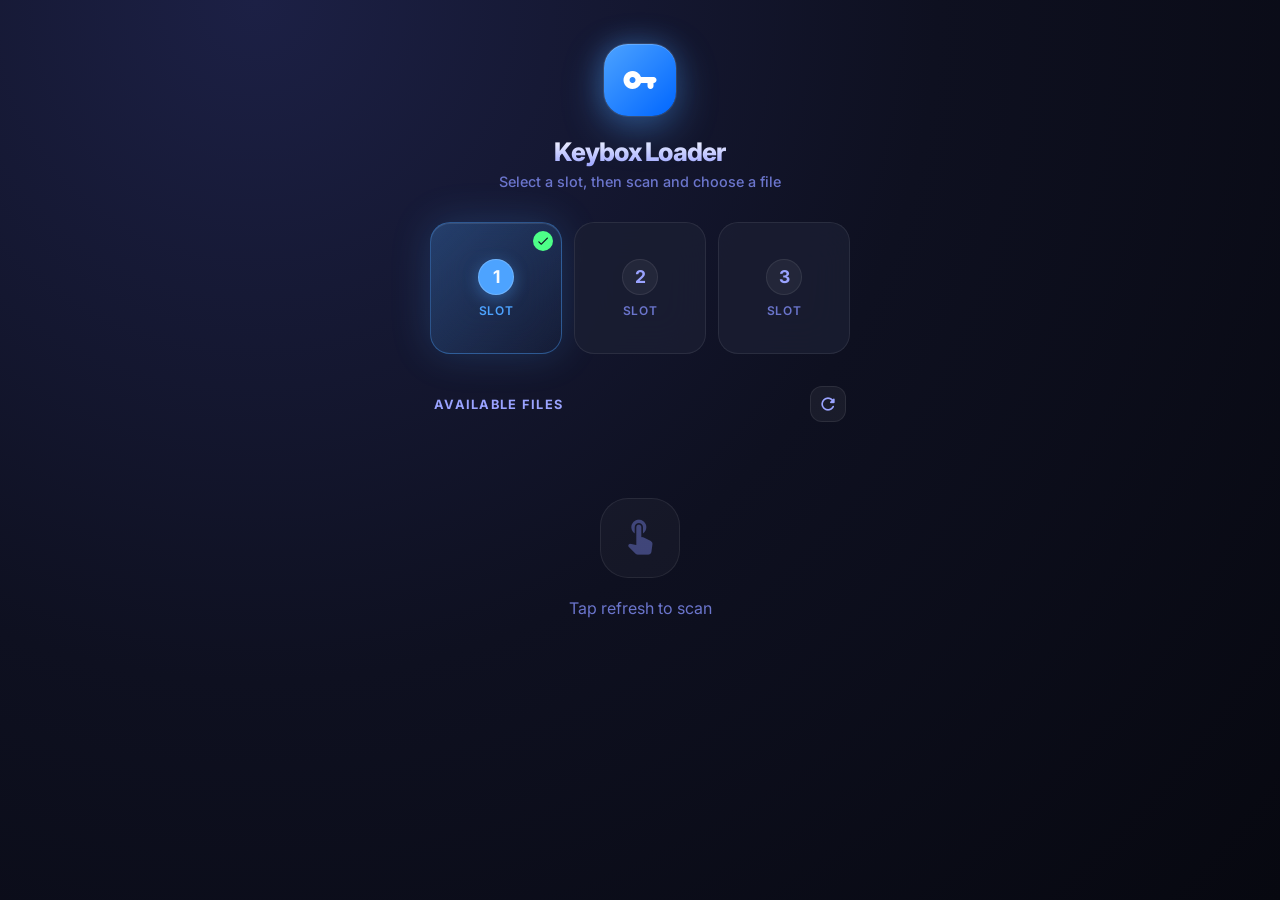
==== webroot/KeyboxLoader/index.html @ d4a4dc8c "feat(autopilot): add bounded scheduling and transactional keybox recovery Replace independent shell " ====
<!DOCTYPE html>
<html lang="en">
<head>
<meta charset="utf-8">
<meta name="viewport" content="width=device-width, initial-scale=1.0, maximum-scale=1.0, user-scalable=no">
<title>Keybox Loader</title>
<link href="https://fonts.googleapis.com/icon?family=Material+Icons+Round" rel="stylesheet">
<link href="https://fonts.googleapis.com/css2?family=Inter:wght@300;400;500;600;700;800&display=swap" rel="stylesheet">
<style>
:root {
  --bg: radial-gradient(circle at 20% 0%, #1c2045 0%, #0e1020 50%, #070810 100%);
  --surface: rgba(27, 30, 51, 0.8);
  --surface-hover: rgba(37, 42, 77, 0.9);
  --border: rgba(255, 255, 255, 0.08);
  --text-primary: #e9ecff;
  --text-secondary: #9aa3ff;
  --text-muted: #6b75cc;
  --accent: #4da3ff;
  --accent-glow: rgba(77, 163, 255, 0.4);
  --success: #4dff88;
  --error: #ff4d6d;
}

* { margin: 0; padding: 0; box-sizing: border-box; -webkit-tap-highlight-color: transparent; }

body {
  background: var(--bg);
  color: var(--text-primary);
  font-family: 'Inter', -apple-system, BlinkMacSystemFont, sans-serif;
  min-height: 100vh;
  padding: 24px 16px;
}

.container { max-width: 420px; margin: 0 auto; }

.hero {
  text-align: center;
  margin-bottom: 32px;
  padding-top: 20px;
}

.key-icon {
  width: 72px;
  height: 72px;
  margin: 0 auto 20px;
  background: linear-gradient(135deg, var(--accent) 0%, #0066ff 100%);
  border-radius: 24px;
  display: flex;
  align-items: center;
  justify-content: center;
  box-shadow: 0 12px 40px rgba(77, 163, 255, 0.4), 
              inset 0 1px 0 rgba(255, 255, 255, 0.2),
              0 0 0 1px rgba(255, 255, 255, 0.1);
  position: relative;
}

.key-icon::after {
  content: '';
  position: absolute;
  inset: -4px;
  border-radius: 28px;
  background: linear-gradient(135deg, var(--accent), transparent);
  opacity: 0.3;
  z-index: -1;
  filter: blur(12px);
}

.key-icon span { color: white; font-size: 36px; }

.hero h1 {
  font-size: 1.6rem;
  font-weight: 800;
  letter-spacing: -0.03em;
  margin-bottom: 6px;
  background: linear-gradient(180deg, #fff 0%, var(--text-secondary) 100%);
  -webkit-background-clip: text;
  -webkit-text-fill-color: transparent;
}

.hero p {
  font-size: 0.9rem;
  color: var(--text-muted);
  font-weight: 500;
}

.slot-grid {
  display: grid;
  grid-template-columns: repeat(3, 1fr);
  gap: 12px;
  margin-bottom: 32px;
}

.slot {
  aspect-ratio: 1;
  background: var(--surface);
  border: 1px solid var(--border);
  border-radius: 20px;
  display: flex;
  flex-direction: column;
  align-items: center;
  justify-content: center;
  gap: 8px;
  cursor: pointer;
  transition: all 0.3s cubic-bezier(0.175, 0.885, 0.32, 1.275);
  position: relative;
  overflow: hidden;
  backdrop-filter: blur(20px);
}

.slot::before {
  content: '';
  position: absolute;
  inset: 0;
  background: linear-gradient(135deg, rgba(77, 163, 255, 0.1) 0%, transparent 100%);
  opacity: 0;
  transition: opacity 0.3s;
}

.slot:hover {
  transform: translateY(-4px) scale(1.02);
  border-color: rgba(77, 163, 255, 0.3);
  box-shadow: 0 20px 40px rgba(0, 0, 0, 0.4);
}

.slot.active {
  background: linear-gradient(135deg, rgba(77, 163, 255, 0.2) 0%, rgba(77, 163, 255, 0.05) 100%);
  border-color: rgba(77, 163, 255, 0.4);
  box-shadow: 0 0 40px rgba(77, 163, 255, 0.2), inset 0 1px 0 rgba(255, 255, 255, 0.1);
}

.slot.active::before { opacity: 1; }

.slot-num {
  width: 36px;
  height: 36px;
  border-radius: 50%;
  background: rgba(255, 255, 255, 0.05);
  display: flex;
  align-items: center;
  justify-content: center;
  font-size: 1.1rem;
  font-weight: 700;
  color: var(--text-secondary);
  border: 1px solid var(--border);
  transition: all 0.3s;
}

.slot.active .slot-num {
  background: var(--accent);
  color: white;
  border-color: rgba(255, 255, 255, 0.2);
  box-shadow: 0 4px 16px rgba(77, 163, 255, 0.4);
}

.slot-label {
  font-size: 0.75rem;
  font-weight: 600;
  color: var(--text-muted);
  text-transform: uppercase;
  letter-spacing: 0.05em;
}

.slot.active .slot-label { color: var(--accent); }

.check {
  position: absolute;
  top: 8px;
  right: 8px;
  width: 20px;
  height: 20px;
  background: var(--success);
  border-radius: 50%;
  display: flex;
  align-items: center;
  justify-content: center;
  opacity: 0;
  transform: scale(0);
  transition: all 0.3s cubic-bezier(0.175, 0.885, 0.32, 1.275);
}

.slot.active .check {
  opacity: 1;
  transform: scale(1);
}

.check span { color: #0e1020; font-size: 14px; }

.files-container { position: relative; }

.files-header {
  display: flex;
  align-items: center;
  justify-content: space-between;
  margin-bottom: 16px;
  padding: 0 4px;
}

.files-title {
  font-size: 0.8rem;
  font-weight: 700;
  color: var(--text-secondary);
  text-transform: uppercase;
  letter-spacing: 0.1em;
}

.refresh {
  width: 36px;
  height: 36px;
  border-radius: 12px;
  background: rgba(255, 255, 255, 0.05);
  border: 1px solid var(--border);
  color: var(--text-secondary);
  display: flex;
  align-items: center;
  justify-content: center;
  cursor: pointer;
  transition: all 0.3s;
}

.refresh:hover {
  background: rgba(77, 163, 255, 0.1);
  color: var(--accent);
  border-color: rgba(77, 163, 255, 0.3);
}

.refresh:active { transform: scale(0.9); }

.refresh.spinning { animation: spin 1s linear infinite; }

@keyframes spin { to { transform: rotate(360deg); } }

.file-item {
  background: var(--surface);
  border: 1px solid var(--border);
  border-radius: 16px;
  padding: 16px;
  margin-bottom: 12px;
  display: flex;
  align-items: center;
  gap: 14px;
  cursor: pointer;
  transition: all 0.3s cubic-bezier(0.175, 0.885, 0.32, 1.275);
  backdrop-filter: blur(20px);
  position: relative;
  overflow: hidden;
}

.file-item::after {
  content: '';
  position: absolute;
  left: 0;
  top: 0;
  bottom: 0;
  width: 3px;
  background: var(--accent);
  opacity: 0;
  transition: opacity 0.3s;
}

.file-item:hover {
  transform: translateX(8px);
  border-color: rgba(77, 163, 255, 0.3);
  box-shadow: 0 10px 30px rgba(0, 0, 0, 0.3);
}

.file-item:hover::after { opacity: 1; }

.file-icon {
  width: 48px;
  height: 48px;
  border-radius: 14px;
  background: linear-gradient(135deg, rgba(77, 163, 255, 0.15) 0%, rgba(77, 163, 255, 0.05) 100%);
  display: flex;
  align-items: center;
  justify-content: center;
  color: var(--accent);
  border: 1px solid rgba(77, 163, 255, 0.2);
  flex-shrink: 0;
}

.file-icon span { font-size: 24px; }

.file-info { flex: 1; min-width: 0; }

.file-name {
  font-size: 0.95rem;
  font-weight: 600;
  color: var(--text-primary);
  margin-bottom: 4px;
  white-space: nowrap;
  overflow: hidden;
  text-overflow: ellipsis;
}

.file-meta {
  font-size: 0.8rem;
  color: var(--text-muted);
  font-weight: 500;
}

.load-arrow {
  width: 36px;
  height: 36px;
  border-radius: 50%;
  background: rgba(77, 163, 255, 0.1);
  border: 1px solid rgba(77, 163, 255, 0.2);
  color: var(--accent);
  display: flex;
  align-items: center;
  justify-content: center;
  opacity: 0;
  transform: translateX(-10px);
  transition: all 0.3s;
}

.file-item:hover .load-arrow {
  opacity: 1;
  transform: translateX(0);
}

.load-arrow span { font-size: 20px; }

.empty {
  text-align: center;
  padding: 60px 20px;
  color: var(--text-muted);
}

.empty-icon {
  width: 80px;
  height: 80px;
  margin: 0 auto 20px;
  background: rgba(255, 255, 255, 0.03);
  border-radius: 28px;
  display: flex;
  align-items: center;
  justify-content: center;
  border: 1px solid var(--border);
}

.empty-icon span { font-size: 40px; opacity: 0.5; }

.toast {
  position: fixed;
  bottom: 40px;
  left: 50%;
  transform: translateX(-50%) translateY(100px);
  padding: 16px 28px;
  border-radius: 50px;
  background: rgba(27, 30, 51, 0.95);
  border: 1px solid var(--border);
  color: var(--text-primary);
  font-size: 0.95rem;
  font-weight: 600;
  opacity: 0;
  transition: all 0.4s cubic-bezier(0.175, 0.885, 0.32, 1.275);
  z-index: 1000;
  display: flex;
  align-items: center;
  gap: 10px;
  backdrop-filter: blur(20px);
  box-shadow: 0 20px 60px rgba(0, 0, 0, 0.5);
}

.toast.show {
  opacity: 1;
  transform: translateX(-50%) translateY(0);
}

.toast.success { border-color: rgba(77, 255, 136, 0.3); color: var(--success); }
.toast.error { border-color: rgba(255, 77, 109, 0.3); color: var(--error); }

.scanning {
  display: flex;
  align-items: center;
  justify-content: center;
  gap: 12px;
  padding: 40px;
  color: var(--text-muted);
  font-size: 0.9rem;
}

.spinner {
  width: 18px;
  height: 18px;
  border: 2px solid var(--border);
  border-top-color: var(--accent);
  border-radius: 50%;
  animation: spin 1s linear infinite;
  display: inline-block;
}
</style>
</head>
<body>
<div class="container">

  <div class="hero">
    <div class="key-icon">
      <span class="material-icons-round">vpn_key</span>
    </div>
    <h1>Keybox Loader</h1>
    <p>Select a slot, then scan and choose a file</p>
  </div>

  <div class="slot-grid">
    <div class="slot active" data-slot="1">
      <div class="slot-num">1</div>
      <div class="slot-label">Slot</div>
      <div class="check"><span class="material-icons-round">check</span></div>
    </div>
    <div class="slot" data-slot="2">
      <div class="slot-num">2</div>
      <div class="slot-label">Slot</div>
      <div class="check"><span class="material-icons-round">check</span></div>
    </div>
    <div class="slot" data-slot="3">
      <div class="slot-num">3</div>
      <div class="slot-label">Slot</div>
      <div class="check"><span class="material-icons-round">check</span></div>
    </div>
  </div>

  <div class="files-container">
    <div class="files-header">
      <span class="files-title">Available Files</span>
      <button class="refresh" id="refreshBtn">
        <span class="material-icons-round" style="font-size:20px">refresh</span>
      </button>
    </div>
    <div id="fileList">
      <div class="empty">
        <div class="empty-icon">
          <span class="material-icons-round">touch_app</span>
        </div>
        <div>Tap refresh to scan</div>
      </div>
    </div>
  </div>

</div>

<div class="toast" id="toast">
  <span class="material-icons-round" id="toastIcon">check_circle</span>
  <span id="toastText">Success</span>
</div>

<script>
const LOGFILE="/data/adb/Box-Brain/Integrity-Box-Logs/keybox_scan.log";
const RUNNER="/data/adb/modules/playintegrityfix/webroot/common_scripts/run_scan.sh";
const DEST="/data/adb/tricky_store";

let slot=1;
let allFiles=[];
let isScanning=false;

function runShell(cmd){
  return new Promise((res,rej)=>{
    if(window.parent&&window.parent.runShellFromIframe){
      window.parent.runShellFromIframe(cmd).then(res).catch(rej);
    }else{
      rej("Shell unavailable");
    }
  });
}

function showToast(msg,type){
  const t=document.getElementById("toast");
  const icon=document.getElementById("toastIcon");
  const text=document.getElementById("toastText");
  
  icon.textContent=type==="success"?"check_circle":"error";
  text.textContent=msg;
  t.className="toast show "+type;
  
  setTimeout(()=>t.classList.remove("show"),2500);
}

async function scan(){
  if(isScanning) return;
  isScanning=true;
  
  const btn=document.getElementById("refreshBtn");
  const list=document.getElementById("fileList");
  
  btn.classList.add("spinning");
  list.innerHTML='<div class="scanning"><div class="spinner"></div><span>Scanning...</span></div>';
  
  try{
    await runShell(`rm -f ${LOGFILE}`);
    await runShell(`sh -c 'sh ${RUNNER} &'`);
  }catch{}
  
  let found=false;
  const start=Date.now();
  const poll=setInterval(async()=>{
    try{
      const cur=await runShell(`cat ${LOGFILE}`);
      if(cur && cur.trim().length>0){
        found=true;
        clearInterval(poll);
        parseFiles(cur);
      }
    }catch(e){
      console.log("Poll error:",e);
    }
    
    if(Date.now()-start>10000){
      clearInterval(poll);
      if(!found) renderEmpty();
    }
  },400);
  
  btn.classList.remove("spinning");
  isScanning=false;
}

function parseFiles(out){
  allFiles=out.split("\n").filter(Boolean).map(l=>{
    const[ts,size,path]=l.split("|");
    return{ts:+ts,size:+size,path,name:path.split("/").pop()};
  });
  render();
}

function render(){
  const list=document.getElementById("fileList");
  if(allFiles.length===0){
    renderEmpty();
    return;
  }
  
  list.replaceChildren();
  for (const f of allFiles) {
    const item = document.createElement('div');
    item.className = 'file-item';
    const icon = document.createElement('div');
    icon.className = 'file-icon';
    icon.textContent = 'XML';
    const info = document.createElement('div');
    info.className = 'file-info';
    const name = document.createElement('div');
    name.className = 'file-name';
    name.textContent = f.name;
    const meta = document.createElement('div');
    meta.className = 'file-meta';
    meta.textContent = (f.size/1024).toFixed(1) + ' KB • ' + new Date(f.ts*1000).toLocaleDateString();
    info.append(name, meta);
    item.append(icon, info);
    item.addEventListener('click', () => loadFile(f.path));
    list.append(item);
  }
}

function renderEmpty(){
  document.getElementById("fileList").innerHTML=`
    <div class="empty">
      <div class="empty-icon">
        <span class="material-icons-round">folder_open</span>
      </div>
      <div>No keybox files found</div>
    </div>
  `;
}

async function loadFile(path){
  try{
    const quote = value => "'" + String(value).replace(/'/g, "'\\''") + "'";
    const result = await runShell('sh /data/adb/modules/playintegrityfix/webroot/common_scripts/autopilot.sh import ' + quote(path) + ' ' + slot + '; printf "\\nIMPORT_EXIT=%s\\n" "$?"');
    if (!/(?:^|\n)IMPORT_EXIT=0\s*$/.test(String(result))) throw new Error(String(result).replace(/IMPORT_EXIT=\d+/g, '').trim().slice(0, 160) || 'Validation or install failed');
    showToast(`Loaded to Slot ${slot}`,"success");
  }catch(error){
    showToast(error.message || "Failed to load","error");
  }
}

document.querySelectorAll(".slot").forEach(s=>{
  s.onclick=()=>{
    document.querySelectorAll(".slot").forEach(x=>x.classList.remove("active"));
    s.classList.add("active");
    slot=+s.dataset.slot;
  };
});

document.getElementById("refreshBtn").onclick=scan;
</script>
<script src="../TRANSLATIONS/meow.js"></script>
<script>
(function(){
  var lang = localStorage.getItem('ibLang') || 'en';
  if (lang !== 'en') {
    var s = document.createElement('script');
    s.src = '../TRANSLATIONS/' + lang + '.js';
    s.onload = function(){ if(window.i18nBoot) window.i18nBoot(); };
    document.head.appendChild(s);
  }
})();
</script>
</body>
</html>
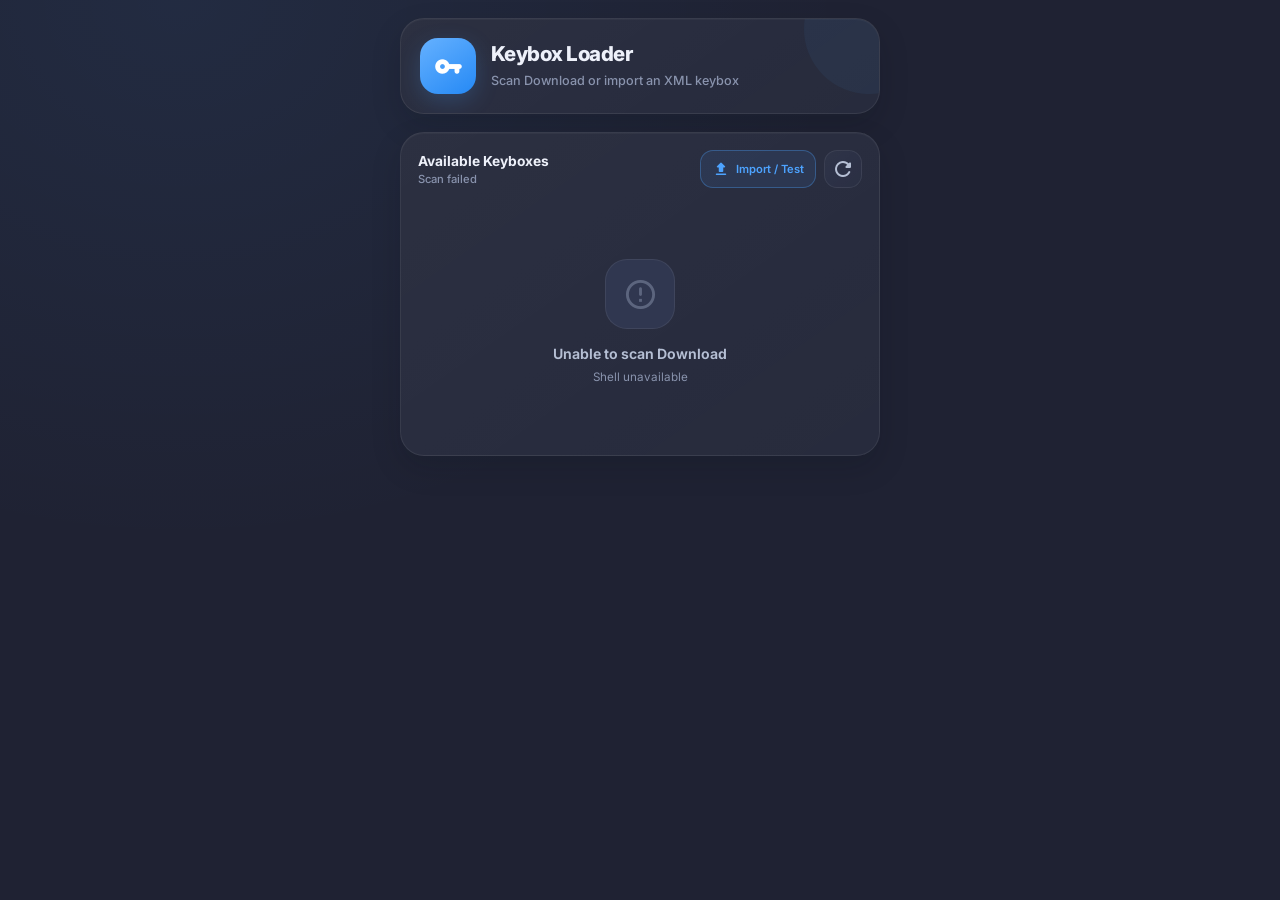
==== commit 463dc80e: "import: Integrity Box v48.1 release content (author's snapshot) The author's GitHub repository main " ====
--- a/webroot/KeyboxLoader/index.html
+++ b/webroot/KeyboxLoader/index.html
@@ -3,441 +3,936 @@
 <head>
 <meta charset="utf-8">
 <meta name="viewport" content="width=device-width, initial-scale=1.0, maximum-scale=1.0, user-scalable=no">
+
 <title>Keybox Loader</title>
+
 <link href="https://fonts.googleapis.com/icon?family=Material+Icons+Round" rel="stylesheet">
-<link href="https://fonts.googleapis.com/css2?family=Inter:wght@300;400;500;600;700;800&display=swap" rel="stylesheet">
+<link href="https://fonts.googleapis.com/css2?family=Inter:wght@400;500;600;700;800&display=swap" rel="stylesheet">
+
 <style>
 :root {
-  --bg: radial-gradient(circle at 20% 0%, #1c2045 0%, #0e1020 50%, #070810 100%);
-  --surface: rgba(27, 30, 51, 0.8);
-  --surface-hover: rgba(37, 42, 77, 0.9);
-  --border: rgba(255, 255, 255, 0.08);
-  --text-primary: #e9ecff;
+  --bg: #1f2233;
+  --surface: #232637d9;
+  --surface-2: #232637e6;
+  --surface-hover: #2b3047;
+  --border: #ffffff12;
+  --border-strong: #ffffff1c;
+  --text: #e6e6e6;
   --text-secondary: #9aa3ff;
-  --text-muted: #6b75cc;
+  --text-muted: #737b90;
   --accent: #4da3ff;
-  --accent-glow: rgba(77, 163, 255, 0.4);
-  --success: #4dff88;
-  --error: #ff4d6d;
-}
-
-* { margin: 0; padding: 0; box-sizing: border-box; -webkit-tap-highlight-color: transparent; }
+  --accent-soft: #4da3ff16;
+  --accent-border: #4da3ff42;
+  --success: #45d98a;
+  --danger: #ff5d73;
+  --overlay: #000000aa;
+  --radius: 20px;
+}
+
+* {
+  margin: 0;
+  padding: 0;
+  box-sizing: border-box;
+  -webkit-tap-highlight-color: transparent;
+}
+
+html,
+body {
+  width: 100%;
+  min-height: 100%;
+}
 
 body {
   background: var(--bg);
-  color: var(--text-primary);
+  color: var(--text);
   font-family: 'Inter', -apple-system, BlinkMacSystemFont, sans-serif;
   min-height: 100vh;
-  padding: 24px 16px;
-}
-
-.container { max-width: 420px; margin: 0 auto; }
+  padding: 18px 15px 32px;
+  overflow-x: hidden;
+}
+
+button {
+  font: inherit;
+  -webkit-tap-highlight-color: transparent;
+}
+
+.container {
+  width: 100%;
+  max-width: 480px;
+  margin: 0 auto;
+}
 
 .hero {
-  text-align: center;
-  margin-bottom: 32px;
-  padding-top: 20px;
+  position: relative;
+  overflow: hidden;
+  display: flex;
+  align-items: center;
+  gap: 15px;
+  padding: 19px;
+  margin-bottom: 18px;
+  border-radius: 24px;
+  background: var(--surface);
+  border: 1px solid var(--border);
+  box-shadow: 0 12px 35px #00000020;
+}
+
+.hero::after {
+  content: "";
+  position: absolute;
+  width: 130px;
+  height: 130px;
+  right: -55px;
+  top: -55px;
+  border-radius: 50%;
+  background: var(--accent);
+  opacity: 0.06;
+  pointer-events: none;
 }
 
 .key-icon {
-  width: 72px;
-  height: 72px;
-  margin: 0 auto 20px;
-  background: linear-gradient(135deg, var(--accent) 0%, #0066ff 100%);
-  border-radius: 24px;
+  width: 56px;
+  height: 56px;
+  flex: 0 0 56px;
+  border-radius: 18px;
+  background: var(--accent);
   display: flex;
   align-items: center;
   justify-content: center;
-  box-shadow: 0 12px 40px rgba(77, 163, 255, 0.4), 
-              inset 0 1px 0 rgba(255, 255, 255, 0.2),
-              0 0 0 1px rgba(255, 255, 255, 0.1);
+  box-shadow: 0 8px 25px #1592ff35;
+}
+
+.key-icon span {
+  color: #fff;
+  font-size: 29px;
+}
+
+.hero-text {
+  min-width: 0;
   position: relative;
-}
-
-.key-icon::after {
-  content: '';
-  position: absolute;
-  inset: -4px;
-  border-radius: 28px;
-  background: linear-gradient(135deg, var(--accent), transparent);
-  opacity: 0.3;
-  z-index: -1;
-  filter: blur(12px);
-}
-
-.key-icon span { color: white; font-size: 36px; }
+  z-index: 1;
+}
 
 .hero h1 {
-  font-size: 1.6rem;
+  font-size: 1.28rem;
+  line-height: 1.2;
   font-weight: 800;
-  letter-spacing: -0.03em;
-  margin-bottom: 6px;
-  background: linear-gradient(180deg, #fff 0%, var(--text-secondary) 100%);
-  -webkit-background-clip: text;
-  -webkit-text-fill-color: transparent;
+  letter-spacing: -0.025em;
+  margin-bottom: 5px;
 }
 
 .hero p {
-  font-size: 0.9rem;
   color: var(--text-muted);
+  font-size: 0.79rem;
   font-weight: 500;
-}
-
-.slot-grid {
-  display: grid;
-  grid-template-columns: repeat(3, 1fr);
-  gap: 12px;
-  margin-bottom: 32px;
-}
-
-.slot {
-  aspect-ratio: 1;
+  line-height: 1.45;
+}
+
+.files-panel {
   background: var(--surface);
   border: 1px solid var(--border);
-  border-radius: 20px;
-  display: flex;
-  flex-direction: column;
-  align-items: center;
-  justify-content: center;
-  gap: 8px;
-  cursor: pointer;
-  transition: all 0.3s cubic-bezier(0.175, 0.885, 0.32, 1.275);
-  position: relative;
-  overflow: hidden;
-  backdrop-filter: blur(20px);
-}
-
-.slot::before {
-  content: '';
-  position: absolute;
-  inset: 0;
-  background: linear-gradient(135deg, rgba(77, 163, 255, 0.1) 0%, transparent 100%);
-  opacity: 0;
-  transition: opacity 0.3s;
-}
-
-.slot:hover {
-  transform: translateY(-4px) scale(1.02);
-  border-color: rgba(77, 163, 255, 0.3);
-  box-shadow: 0 20px 40px rgba(0, 0, 0, 0.4);
-}
-
-.slot.active {
-  background: linear-gradient(135deg, rgba(77, 163, 255, 0.2) 0%, rgba(77, 163, 255, 0.05) 100%);
-  border-color: rgba(77, 163, 255, 0.4);
-  box-shadow: 0 0 40px rgba(77, 163, 255, 0.2), inset 0 1px 0 rgba(255, 255, 255, 0.1);
-}
-
-.slot.active::before { opacity: 1; }
-
-.slot-num {
-  width: 36px;
-  height: 36px;
-  border-radius: 50%;
-  background: rgba(255, 255, 255, 0.05);
-  display: flex;
-  align-items: center;
-  justify-content: center;
-  font-size: 1.1rem;
-  font-weight: 700;
-  color: var(--text-secondary);
-  border: 1px solid var(--border);
-  transition: all 0.3s;
-}
-
-.slot.active .slot-num {
-  background: var(--accent);
-  color: white;
-  border-color: rgba(255, 255, 255, 0.2);
-  box-shadow: 0 4px 16px rgba(77, 163, 255, 0.4);
-}
-
-.slot-label {
-  font-size: 0.75rem;
-  font-weight: 600;
-  color: var(--text-muted);
-  text-transform: uppercase;
-  letter-spacing: 0.05em;
-}
-
-.slot.active .slot-label { color: var(--accent); }
-
-.check {
-  position: absolute;
-  top: 8px;
-  right: 8px;
-  width: 20px;
-  height: 20px;
-  background: var(--success);
-  border-radius: 50%;
-  display: flex;
-  align-items: center;
-  justify-content: center;
-  opacity: 0;
-  transform: scale(0);
-  transition: all 0.3s cubic-bezier(0.175, 0.885, 0.32, 1.275);
-}
-
-.slot.active .check {
-  opacity: 1;
-  transform: scale(1);
-}
-
-.check span { color: #0e1020; font-size: 14px; }
-
-.files-container { position: relative; }
+  border-radius: 24px;
+  padding: 14px;
+  box-shadow: 0 12px 35px #00000018;
+}
 
 .files-header {
   display: flex;
   align-items: center;
   justify-content: space-between;
-  margin-bottom: 16px;
-  padding: 0 4px;
+  padding: 3px 3px 13px;
+}
+
+.files-heading {
+  min-width: 0;
 }
 
 .files-title {
-  font-size: 0.8rem;
+  display: block;
+  color: var(--text);
+  font-size: 0.86rem;
   font-weight: 700;
-  color: var(--text-secondary);
-  text-transform: uppercase;
-  letter-spacing: 0.1em;
+  margin-bottom: 3px;
+}
+
+.files-subtitle {
+  display: block;
+  color: var(--text-muted);
+  font-size: 0.7rem;
+  font-weight: 500;
+}
+
+.header-actions {
+  display: flex;
+  align-items: center;
+  gap: 8px;
+}
+
+.import-button {
+  position: relative;
+  overflow: hidden;
+  min-height: 38px;
+  display: inline-flex;
+  align-items: center;
+  justify-content: center;
+  gap: 6px;
+  padding: 0 11px;
+  border: 1px solid var(--accent-border);
+  border-radius: 13px;
+  background: var(--accent-soft);
+  color: var(--accent);
+  font: 600 .7rem Inter, sans-serif;
+  cursor: pointer;
+  white-space: nowrap;
+}
+
+.import-button .material-icons-round { font-size: 18px; }
+.import-button:active { transform: scale(.96); }
+.import-file-input {
+  position: absolute;
+  inset: 0;
+  width: 100%;
+  height: 100%;
+  opacity: 0;
+  cursor: pointer;
 }
 
 .refresh {
-  width: 36px;
-  height: 36px;
-  border-radius: 12px;
-  background: rgba(255, 255, 255, 0.05);
+  width: 38px;
+  height: 38px;
+  flex: 0 0 38px;
   border: 1px solid var(--border);
+  border-radius: 13px;
+  background: var(--surface-2);
   color: var(--text-secondary);
   display: flex;
   align-items: center;
   justify-content: center;
   cursor: pointer;
-  transition: all 0.3s;
+  transition: 0.2s ease;
+}
+
+.refresh:active {
+  transform: scale(0.9);
 }
 
 .refresh:hover {
-  background: rgba(77, 163, 255, 0.1);
   color: var(--accent);
-  border-color: rgba(77, 163, 255, 0.3);
-}
-
-.refresh:active { transform: scale(0.9); }
-
-.refresh.spinning { animation: spin 1s linear infinite; }
-
-@keyframes spin { to { transform: rotate(360deg); } }
+  border-color: var(--accent-border);
+}
+
+.refresh.spinning span {
+  animation: spin 0.8s linear infinite;
+}
+
+@keyframes spin {
+  to {
+    transform: rotate(360deg);
+  }
+}
+
+.file-list {
+  display: flex;
+  flex-direction: column;
+  gap: 9px;
+}
 
 .file-item {
-  background: var(--surface);
+  width: 100%;
+  background: var(--surface-2);
   border: 1px solid var(--border);
-  border-radius: 16px;
-  padding: 16px;
-  margin-bottom: 12px;
+  border-radius: 18px;
+  padding: 12px;
   display: flex;
   align-items: center;
-  gap: 14px;
+  gap: 11px;
+  min-height: 74px;
+  transition: 0.18s ease;
+}
+
+.file-item:active {
+  background: var(--surface-hover);
+  transform: scale(0.99);
+}
+
+.file-icon {
+  width: 44px;
+  height: 44px;
+  flex: 0 0 44px;
+  border-radius: 14px;
+  background: var(--accent-soft);
+  border: 1px solid var(--accent-border);
+  color: var(--accent);
+  display: flex;
+  align-items: center;
+  justify-content: center;
+}
+
+.file-icon span {
+  font-size: 23px;
+}
+
+.file-info {
+  flex: 1;
+  min-width: 0;
+}
+
+.file-name {
+  color: var(--text);
+  font-size: 0.86rem;
+  font-weight: 650;
+  white-space: nowrap;
+  overflow: hidden;
+  text-overflow: ellipsis;
+  margin-bottom: 4px;
+}
+
+.file-path {
+  color: var(--text-muted);
+  font-size: 0.67rem;
+  font-weight: 500;
+  white-space: nowrap;
+  overflow: hidden;
+  text-overflow: ellipsis;
+  margin-bottom: 3px;
+}
+
+.file-meta {
+  color: var(--text-muted);
+  font-size: 0.64rem;
+  font-weight: 500;
+}
+
+.set-button {
+  height: 39px;
+  min-width: 66px;
+  padding: 0 14px;
+  border: 0;
+  border-radius: 12px;
+  background: var(--accent);
+  color: #fff;
+  font-size: 0.76rem;
+  font-weight: 700;
   cursor: pointer;
-  transition: all 0.3s cubic-bezier(0.175, 0.885, 0.32, 1.275);
-  backdrop-filter: blur(20px);
-  position: relative;
-  overflow: hidden;
-}
-
-.file-item::after {
-  content: '';
-  position: absolute;
-  left: 0;
-  top: 0;
-  bottom: 0;
-  width: 3px;
-  background: var(--accent);
+  flex-shrink: 0;
+  box-shadow: 0 5px 15px #1592ff25;
+  transition: 0.18s ease;
+}
+
+.set-button:active {
+  transform: scale(0.92);
+}
+
+.set-button:disabled {
+  opacity: 0.55;
+  pointer-events: none;
+}
+
+.empty {
+  text-align: center;
+  padding: 58px 20px 55px;
+  color: var(--text-muted);
+}
+
+.empty-icon {
+  width: 70px;
+  height: 70px;
+  margin: 0 auto 16px;
+  border-radius: 22px;
+  background: var(--surface-hover);
+  border: 1px solid var(--border);
+  display: flex;
+  align-items: center;
+  justify-content: center;
+}
+
+.empty-icon span {
+  font-size: 35px;
+  opacity: 0.5;
+}
+
+.empty-title {
+  color: var(--text-secondary);
+  font-size: 0.88rem;
+  font-weight: 650;
+  margin-bottom: 6px;
+}
+
+.empty-text {
+  font-size: 0.73rem;
+  line-height: 1.55;
+}
+
+.scanning {
+  display: flex;
+  align-items: center;
+  justify-content: center;
+  gap: 10px;
+  padding: 50px 20px;
+  color: var(--text-muted);
+  font-size: 0.78rem;
+  font-weight: 500;
+}
+
+.spinner {
+  width: 18px;
+  height: 18px;
+  border: 2px solid var(--border-strong);
+  border-top-color: var(--accent);
+  border-radius: 50%;
+  animation: spin 0.8s linear infinite;
+}
+
+.overlay {
+  position: fixed;
+  inset: 0;
+  z-index: 100;
+  background: var(--overlay);
+  display: flex;
+  align-items: flex-end;
+  justify-content: center;
+  padding: 12px;
   opacity: 0;
-  transition: opacity 0.3s;
-}
-
-.file-item:hover {
-  transform: translateX(8px);
-  border-color: rgba(77, 163, 255, 0.3);
-  box-shadow: 0 10px 30px rgba(0, 0, 0, 0.3);
-}
-
-.file-item:hover::after { opacity: 1; }
-
-.file-icon {
+  visibility: hidden;
+  transition: opacity 0.22s ease, visibility 0.22s ease;
+}
+
+.overlay.show {
+  opacity: 1;
+  visibility: visible;
+}
+
+.confirm-card {
+  width: 100%;
+  max-width: 480px;
+  background: #232637e6;
+  border: 1px solid var(--border-strong);
+  border-radius: 27px;
+  padding: 20px;
+  box-shadow: 0 -5px 50px #00000050;
+  transform: translateY(30px);
+  transition: transform 0.25s cubic-bezier(0.2, 0.8, 0.2, 1);
+}
+
+.overlay.show .confirm-card {
+  transform: translateY(0);
+}
+
+.drag-handle {
+  width: 38px;
+  height: 4px;
+  margin: -7px auto 19px;
+  border-radius: 50px;
+  background: #ffffff20;
+}
+
+.confirm-header {
+  display: flex;
+  align-items: center;
+  gap: 13px;
+  margin-bottom: 20px;
+}
+
+.confirm-icon {
   width: 48px;
   height: 48px;
-  border-radius: 14px;
-  background: linear-gradient(135deg, rgba(77, 163, 255, 0.15) 0%, rgba(77, 163, 255, 0.05) 100%);
+  flex: 0 0 48px;
+  border-radius: 16px;
+  background: var(--accent-soft);
+  border: 1px solid var(--accent-border);
+  color: var(--accent);
+  display: flex;
+  align-items: center;
+  justify-content: center;
+}
+
+.confirm-icon span {
+  font-size: 25px;
+}
+
+.confirm-info {
+  min-width: 0;
+}
+
+.confirm-title {
+  font-size: 1rem;
+  font-weight: 750;
+  margin-bottom: 4px;
+}
+
+.confirm-file {
+  color: var(--text-muted);
+  font-size: 0.72rem;
+  white-space: nowrap;
+  overflow: hidden;
+  text-overflow: ellipsis;
+}
+
+.destination-title {
+  color: var(--text-secondary);
+  font-size: 0.69rem;
+  font-weight: 700;
+  text-transform: uppercase;
+  letter-spacing: 0.09em;
+  margin-bottom: 10px;
+}
+
+.destination-list {
+  display: flex;
+  flex-direction: column;
+  gap: 8px;
+}
+
+.destination {
+  width: 100%;
+  border: 1px solid var(--border);
+  background: var(--surface);
+  border-radius: 17px;
+  padding: 12px;
+  display: flex;
+  align-items: center;
+  gap: 11px;
+  text-align: left;
+  color: var(--text);
+  cursor: pointer;
+  transition: 0.18s ease;
+}
+
+.destination:hover {
+  background: var(--surface-hover);
+  border-color: var(--accent-border);
+}
+
+.destination:active {
+  transform: scale(0.985);
+}
+
+.destination:disabled {
+  opacity: 0.55;
+  pointer-events: none;
+}
+
+.destination-icon {
+  width: 39px;
+  height: 39px;
+  flex: 0 0 39px;
+  border-radius: 12px;
+  background: #ffffff08;
   display: flex;
   align-items: center;
   justify-content: center;
   color: var(--accent);
-  border: 1px solid rgba(77, 163, 255, 0.2);
-  flex-shrink: 0;
-}
-
-.file-icon span { font-size: 24px; }
-
-.file-info { flex: 1; min-width: 0; }
-
-.file-name {
-  font-size: 0.95rem;
-  font-weight: 600;
-  color: var(--text-primary);
-  margin-bottom: 4px;
-  white-space: nowrap;
-  overflow: hidden;
-  text-overflow: ellipsis;
-}
-
-.file-meta {
-  font-size: 0.8rem;
+}
+
+.destination-icon span {
+  font-size: 20px;
+}
+
+.destination-info {
+  flex: 1;
+  min-width: 0;
+}
+
+.destination-name {
+  font-size: 0.77rem;
+  font-weight: 650;
+  margin-bottom: 3px;
+  line-height: 1.25;
+}
+
+.destination-path {
   color: var(--text-muted);
-  font-weight: 500;
-}
-
-.load-arrow {
-  width: 36px;
-  height: 36px;
-  border-radius: 50%;
-  background: rgba(77, 163, 255, 0.1);
-  border: 1px solid rgba(77, 163, 255, 0.2);
-  color: var(--accent);
+  font-size: 0.61rem;
+  line-height: 1.35;
+  word-break: break-all;
+}
+
+.destination-arrow {
+  color: var(--text-muted);
+  font-size: 20px;
+}
+
+.cancel-button {
+  width: 100%;
+  height: 44px;
+  margin-top: 11px;
+  border: 1px solid var(--border);
+  border-radius: 14px;
+  background: transparent;
+  color: var(--text-secondary);
+  font-size: 0.79rem;
+  font-weight: 650;
+  cursor: pointer;
+}
+
+.cancel-button:active {
+  background: var(--surface-hover);
+}
+
+.toast {
+  position: fixed;
+  left: 50%;
+  bottom: 27px;
+  z-index: 300;
+  max-width: calc(100% - 32px);
+  padding: 12px 17px;
+  border-radius: 15px;
+  background: #232637e6;
+  border: 1px solid var(--border-strong);
+  color: var(--text);
   display: flex;
   align-items: center;
-  justify-content: center;
+  gap: 9px;
+  font-size: 0.76rem;
+  font-weight: 600;
+  box-shadow: 0 12px 35px #00000055;
+  transform: translate(-50%, 80px);
   opacity: 0;
-  transform: translateX(-10px);
-  transition: all 0.3s;
-}
-
-.file-item:hover .load-arrow {
+  pointer-events: none;
+  transition: 0.25s ease;
+}
+
+.toast.show {
+  transform: translate(-50%, 0);
   opacity: 1;
-  transform: translateX(0);
-}
-
-.load-arrow span { font-size: 20px; }
-
-.empty {
-  text-align: center;
-  padding: 60px 20px;
+}
+
+.toast.success {
+  border-color: #45d98a45;
+}
+
+.toast.success #toastIcon {
+  color: var(--success);
+}
+
+.toast.error {
+  border-color: #ff5d7345;
+}
+
+.toast.error #toastIcon {
+  color: var(--danger);
+}
+
+body{background:radial-gradient(ellipse at 15% 0%,#4da3ff20,transparent 42%),linear-gradient(145deg,#1c2045,#0e1020)}
+.hero,.files-panel,.confirm-card{background:linear-gradient(145deg,#ffffff0d,#ffffff04),rgba(37,40,58,.78);backdrop-filter:blur(18px);-webkit-backdrop-filter:blur(18px);border-color:#ffffff19;box-shadow:0 16px 42px #0000002b,inset 0 1px #ffffff0b}
+.file-item,.destination,.refresh{background:linear-gradient(135deg,#ffffff0b,#ffffff03),rgba(41,45,64,.68);backdrop-filter:blur(10px);-webkit-backdrop-filter:blur(10px)}
+.file-item{border-color:#ffffff16}.file-item:hover,.destination:hover{border-color:#4da3ff65;background:#4da3ff12}
+.keybox-details{flex:0 0 100%;width:100%;margin-top:10px;padding:10px 11px;border:1px solid #45d98a25;border-radius:13px;background:#45d98a08;color:#45d98a;font:500 .68rem/1.55 ui-monospace,SFMono-Regular,Consolas,monospace;overflow-wrap:anywhere}
+.keybox-details .detail-row{display:block;margin:2px 0}.keybox-details .detail-label{color:#aeb5c7}.keybox-details .detail-value{color:#45d98a}.keybox-details .details-empty{color:#aeb5c7;font-family:Inter,sans-serif}
+
+.file-actions{display:flex;gap:7px;align-items:center;flex-shrink:0}.preview-button{height:39px;padding:0 11px;border:1px solid #45d98a40;border-radius:12px;background:#45d98a12;color:#45d98a;font-size:.73rem;font-weight:700;cursor:pointer}.preview-button:active{transform:scale(.94)}
+.preview-card{max-height:88vh;overflow:auto}.xml-preview{max-height:55vh;min-height:180px;overflow:auto;white-space:pre;padding:14px;border-radius:15px;background:#111722b8;border:1px solid #45d98a30;color:#45d98a;font: .72rem/1.55 ui-monospace,SFMono-Regular,Consolas,monospace;user-select:text}
+@media(max-width:390px){.file-actions{flex-direction:column;gap:5px}.preview-button,.set-button{width:100%;min-width:58px;padding:0 9px}}
+
+@media (max-width: 360px) {
+  body {
+    padding-left: 11px;
+    padding-right: 11px;
+  }
+
+  .hero {
+    padding: 16px;
+  }
+
+  .key-icon {
+    width: 51px;
+    height: 51px;
+    flex-basis: 51px;
+  }
+
+  .files-panel {
+    padding: 11px;
+  }
+
+  .file-item {
+    padding: 10px;
+  }
+
+  .file-icon {
+    width: 40px;
+    height: 40px;
+    flex-basis: 40px;
+  }
+
+  .set-button {
+    min-width: 60px;
+    padding: 0 11px;
+  }
+}
+
+:root {
+  --bg: #1f2233;
+  --surface: #25293b;
+  --surface-2: #292e43;
+  --surface-hover: #303750;
+  --border: #ffffff12;
+  --border-strong: #ffffff20;
+  --text: #eef1fa;
+  --text-secondary: #b5bfd4;
+  --text-muted: #8993ad;
+  --accent: #4da3ff;
+  --accent-soft: #4da3ff18;
+  --accent-border: #4da3ff55;
+}
+body {
+  background: radial-gradient(ellipse at 14% 0%, #4da3ff12, transparent 43%), #1f2233;
+}
+.hero, .files-panel, .confirm-card {
+  background: linear-gradient(145deg, #ffffff08, #ffffff02), #25293b;
+  border-color: #ffffff13;
+  box-shadow: 0 12px 30px #080b1726, inset 0 1px #ffffff08;
+}
+.file-item, .destination, .refresh {
+  background: linear-gradient(135deg, #ffffff07, #ffffff01), #292e43;
+  border-color: #ffffff12;
+}
+.file-item:hover, .destination:hover {
+  background: linear-gradient(135deg, #4da3ff16, #4da3ff08), #292e43;
+  border-color: #4da3ff70;
+}
+.key-icon {
+  background: linear-gradient(145deg, #65b1ff, #2589f5);
+  box-shadow: 0 7px 22px #4da3ff35;
+}
+.set-button {
+  background: linear-gradient(135deg, #65b1ff, #2589f5);
+  box-shadow: 0 5px 16px #4da3ff30;
+}
+.preview-button {
+  border-color: #4da3ff55;
+  background: #4da3ff14;
+  color: #75b8ff;
+}
+.file-icon, .confirm-icon {
+  background: #4da3ff14;
+  border-color: #4da3ff38;
+  color: #75b8ff;
+}
+.destination-icon { color: #75b8ff; }
+.xml-preview {
+  background: #171b2a;
+  border-color: #4da3ff35;
+  color: #a8d2ff;
+}
+.keybox-details {
+  background: #4da3ff08;
+  border-color: #4da3ff28;
+  color: #a8d2ff;
+}
+.keybox-details .detail-value { color: #a8d2ff; }
+
+
+.keybox-status {
+  display: flex;
+  align-items: flex-start;
+  gap: 8px;
+  width: 100%;
+  margin-top: 9px;
+  padding: 9px 10px;
+  border: 1px solid var(--border);
+  border-radius: 12px;
+  background: #ffffff05;
+  font: 600 .68rem/1.45 Inter, sans-serif;
+}
+.keybox-status svg {
+  width: 17px;
+  height: 17px;
+  flex: 0 0 17px;
+  margin-top: 1px;
+}
+.keybox-status.valid {
+  color: var(--success);
+  border-color: #45d98a35;
+  background: #45d98a0b;
+}
+.keybox-status.revoked {
+  color: var(--danger);
+  border-color: #ff5d7345;
+  background: #ff5d730d;
+}
+.keybox-status.unknown {
+  color: #e4b86b;
+  border-color: #e4b86b35;
+  background: #e4b86b0b;
+}
+.keybox-status small {
+  display: block;
+  margin-top: 3px;
   color: var(--text-muted);
-}
-
-.empty-icon {
-  width: 80px;
-  height: 80px;
-  margin: 0 auto 20px;
-  background: rgba(255, 255, 255, 0.03);
-  border-radius: 28px;
+  font: 500 .61rem/1.45 Inter, sans-serif;
+  overflow-wrap: anywhere;
+}
+.selected-keybox-details {
+  margin: 14px 0 10px;
+  width: 100%;
+}
+.selected-keybox-status {
+  margin: 0 0 19px;
+}
+.selected-keybox-status .keybox-status {
+  margin: 0;
+  padding: 12px;
+  border-radius: 15px;
+  font-size: .76rem;
+}
+.status-loading {
   display: flex;
   align-items: center;
-  justify-content: center;
-  border: 1px solid var(--border);
-}
-
-.empty-icon span { font-size: 40px; opacity: 0.5; }
-
-.toast {
-  position: fixed;
-  bottom: 40px;
-  left: 50%;
-  transform: translateX(-50%) translateY(100px);
-  padding: 16px 28px;
-  border-radius: 50px;
-  background: rgba(27, 30, 51, 0.95);
-  border: 1px solid var(--border);
-  color: var(--text-primary);
-  font-size: 0.95rem;
-  font-weight: 600;
-  opacity: 0;
-  transition: all 0.4s cubic-bezier(0.175, 0.885, 0.32, 1.275);
-  z-index: 1000;
-  display: flex;
-  align-items: center;
-  gap: 10px;
-  backdrop-filter: blur(20px);
-  box-shadow: 0 20px 60px rgba(0, 0, 0, 0.5);
-}
-
-.toast.show {
-  opacity: 1;
-  transform: translateX(-50%) translateY(0);
-}
-
-.toast.success { border-color: rgba(77, 255, 136, 0.3); color: var(--success); }
-.toast.error { border-color: rgba(255, 77, 109, 0.3); color: var(--error); }
-
-.scanning {
-  display: flex;
-  align-items: center;
-  justify-content: center;
-  gap: 12px;
-  padding: 40px;
+  gap: 9px;
   color: var(--text-muted);
-  font-size: 0.9rem;
-}
-
-.spinner {
-  width: 18px;
-  height: 18px;
-  border: 2px solid var(--border);
-  border-top-color: var(--accent);
-  border-radius: 50%;
-  animation: spin 1s linear infinite;
-  display: inline-block;
-}
+  font-size: .73rem;
+  padding: 10px 2px;
+}
+.status-loading .spinner {
+  width: 16px;
+  height: 16px;
+}
+.destination:disabled {
+  opacity: .45;
+  pointer-events: none;
+}
+
 </style>
 </head>
+
 <body>
+
 <div class="container">
 
   <div class="hero">
+
     <div class="key-icon">
       <span class="material-icons-round">vpn_key</span>
     </div>
-    <h1>Keybox Loader</h1>
-    <p>Select a slot, then scan and choose a file</p>
+
+    <div class="hero-text">
+      <h1>Keybox Loader</h1>
+      <p>Scan Download or import an XML keybox</p>
+    </div>
+
   </div>
 
-  <div class="slot-grid">
-    <div class="slot active" data-slot="1">
-      <div class="slot-num">1</div>
-      <div class="slot-label">Slot</div>
-      <div class="check"><span class="material-icons-round">check</span></div>
-    </div>
-    <div class="slot" data-slot="2">
-      <div class="slot-num">2</div>
-      <div class="slot-label">Slot</div>
-      <div class="check"><span class="material-icons-round">check</span></div>
-    </div>
-    <div class="slot" data-slot="3">
-      <div class="slot-num">3</div>
-      <div class="slot-label">Slot</div>
-      <div class="check"><span class="material-icons-round">check</span></div>
-    </div>
-  </div>
-
-  <div class="files-container">
+  <div class="files-panel">
+
     <div class="files-header">
-      <span class="files-title">Available Files</span>
-      <button class="refresh" id="refreshBtn">
-        <span class="material-icons-round" style="font-size:20px">refresh</span>
-      </button>
-    </div>
-    <div id="fileList">
-      <div class="empty">
-        <div class="empty-icon">
-          <span class="material-icons-round">touch_app</span>
-        </div>
-        <div>Tap refresh to scan</div>
+
+      <div class="files-heading">
+        <span class="files-title">Available Keyboxes</span>
+        <span class="files-subtitle" id="fileCount">Scanning...</span>
+      </div>
+
+      <div class="header-actions">
+        <label class="import-button" id="importBtn">
+          <span class="material-icons-round">file_upload</span>
+          <span>Import / Test</span>
+          <input id="keyboxFileInput" class="import-file-input" type="file"
+            accept="*/*" aria-label="Select keybox XML file">
+        </label>
+        <button class="refresh" id="refreshBtn" aria-label="Refresh">
+          <span class="material-icons-round">refresh</span>
+        </button>
       </div>
     </div>
+
+    <div class="file-list" id="fileList">
+
+      <div class="scanning">
+        <div class="spinner"></div>
+        <span>Scanning Download and loading revocation list...</span>
+      </div>
+
+    </div>
+
   </div>
 
 </div>
+
+<div class="overlay" id="confirmOverlay">
+
+  <div class="confirm-card">
+
+    <div class="drag-handle"></div>
+
+    <div class="confirm-header">
+
+      <div class="confirm-icon">
+        <span class="material-icons-round">vpn_key</span>
+      </div>
+
+      <div class="confirm-info">
+        <div class="confirm-title">Set Keybox</div>
+        <div class="confirm-file" id="selectedFileName"></div>
+      </div>
+
+    </div>
+
+    <div class="keybox-details selected-keybox-details" id="selectedKeyboxDetails"></div>
+
+    <div class="selected-keybox-status" id="selectedKeyboxStatus">
+      <span class="status-loading"><span class="spinner"></span> Checking keybox status…</span>
+    </div>
+
+    <div class="destination-title">
+      Choose destination
+    </div>
+
+    <div class="destination-list">
+
+      <button class="destination" data-destination="omk" type="button">
+
+        <div class="destination-icon">
+          <span class="material-icons-round">key</span>
+        </div>
+
+        <div class="destination-info">
+          <div class="destination-name">OH MY KEYMINT</div>
+          <div class="destination-path">/data/misc/keystore/omk/keybox.xml</div>
+        </div>
+
+        <span class="material-icons-round destination-arrow">chevron_right</span>
+
+      </button>
+
+      <button class="destination" data-destination="tricky" type="button">
+
+        <div class="destination-icon">
+          <span class="material-icons-round">security</span>
+        </div>
+
+        <div class="destination-info">
+          <div class="destination-name">TRICKY STORE / OOS / TEE SIMULATOR RS</div>
+          <div class="destination-path">/data/adb/tricky_store/keybox.xml</div>
+        </div>
+
+        <span class="material-icons-round destination-arrow">chevron_right</span>
+
+      </button>
+
+      <button class="destination" data-destination="teesim" type="button">
+
+        <div class="destination-icon">
+          <span class="material-icons-round">memory</span>
+        </div>
+
+        <div class="destination-info">
+          <div class="destination-name">TEE SIMULATOR</div>
+          <div class="destination-path">/data/adb/teesim/keybox.xml</div>
+        </div>
+
+        <span class="material-icons-round destination-arrow">chevron_right</span>
+
+      </button>
+
+    </div>
+
+    <button class="cancel-button" id="cancelButton" type="button">
+      Cancel
+    </button>
+
+  </div>
+
+</div>
+
+<div class="overlay" id="previewOverlay"><div class="confirm-card preview-card"><div class="drag-handle"></div><div class="confirm-header"><div class="confirm-icon"><span class="material-icons-round">code</span></div><div class="confirm-info"><div class="confirm-title">Keybox Preview</div><div class="confirm-file" id="previewFileName"></div></div></div><pre id="previewContent" class="xml-preview">Loading XML…</pre><button class="cancel-button" id="closePreview" type="button">Close preview</button></div></div>
 
 <div class="toast" id="toast">
   <span class="material-icons-round" id="toastIcon">check_circle</span>
@@ -445,155 +940,985 @@
 </div>
 
 <script>
-const LOGFILE="/data/adb/Box-Brain/Integrity-Box-Logs/keybox_scan.log";
-const RUNNER="/data/adb/modules/playintegrityfix/webroot/common_scripts/run_scan.sh";
-const DEST="/data/adb/tricky_store";
-
-let slot=1;
-let allFiles=[];
-let isScanning=false;
-
-function runShell(cmd){
-  return new Promise((res,rej)=>{
-    if(window.parent&&window.parent.runShellFromIframe){
-      window.parent.runShellFromIframe(cmd).then(res).catch(rej);
-    }else{
-      rej("Shell unavailable");
+const DOWNLOAD_DIR = "/sdcard/Download";
+const STATUS_PATH = "/data/adb/Box-Brain/status.json";
+const BACKUP_DIR = "/data/adb/Box-Brain/KeyBackup";
+
+const DESTINATIONS = {
+  omk: {
+    name: "OH MY KEYMINT",
+    path: "/data/misc/keystore/omk/keybox.xml"
+  },
+
+  tricky: {
+    name: "TRICKY STORE / OOS / TEE SIMULATOR RS",
+    path: "/data/adb/tricky_store/keybox.xml"
+  },
+
+  teesim: {
+    name: "TEE SIMULATOR",
+    path: "/data/adb/teesim/keybox.xml"
+  }
+};
+
+let allFiles = [];
+let selectedFile = null;
+let selectedStatus = null;
+let statusEntries = null;
+let statusLoadError = "";
+let isCheckingStatus = false;
+let isScanning = false;
+let isSetting = false;
+let toastTimer = null;
+
+function runShell(cmd) {
+  return new Promise((resolve, reject) => {
+
+    if (window.parent && window.parent.runShellFromIframe) {
+      window.parent.runShellFromIframe(cmd)
+        .then(resolve)
+        .catch(reject);
+
+      return;
+    }
+
+    if (window.runShell && window.runShell !== runShell) {
+      try {
+        const result = window.runShell(cmd);
+
+        if (result && typeof result.then === "function") {
+          result.then(resolve).catch(reject);
+        } else {
+          resolve(result);
+        }
+
+        return;
+      } catch (error) {
+        reject(error);
+        return;
+      }
+    }
+
+    reject("Shell unavailable");
+  });
+}
+
+function shellQuote(value) {
+  return "'" + String(value).replace(/'/g, "'\\''") + "'";
+}
+
+function showToast(message, type) {
+  const toast = document.getElementById("toast");
+  const icon = document.getElementById("toastIcon");
+  const text = document.getElementById("toastText");
+
+  clearTimeout(toastTimer);
+
+  icon.textContent =
+    type === "success"
+      ? "check_circle"
+      : "error";
+
+  text.textContent = message;
+
+  toast.className = "toast show " + type;
+
+  toastTimer = setTimeout(() => {
+    toast.classList.remove("show");
+  }, 2800);
+}
+
+function formatSize(bytes) {
+  const size = Number(bytes) || 0;
+
+  if (size < 1024) {
+    return size + " B";
+  }
+
+  if (size < 1024 * 1024) {
+    return (size / 1024).toFixed(1) + " KB";
+  }
+
+  return (size / (1024 * 1024)).toFixed(1) + " MB";
+}
+
+function formatDate(timestamp) {
+  const value = Number(timestamp);
+
+  if (!value) {
+    return "Unknown date";
+  }
+
+  return new Date(value * 1000).toLocaleString();
+}
+
+function relativePath(path) {
+  if (path.indexOf(DOWNLOAD_DIR + "/") === 0) {
+    return path.substring((DOWNLOAD_DIR + "/").length);
+  }
+
+  return path;
+}
+
+async function scan() {
+  if (isScanning) return;
+
+  isScanning = true;
+  const refresh = document.getElementById("refreshBtn");
+  const list = document.getElementById("fileList");
+  const count = document.getElementById("fileCount");
+
+  refresh.classList.add("spinning");
+  count.textContent = "Scanning...";
+  list.innerHTML = `
+    <div class="scanning">
+      <div class="spinner"></div>
+      <span>Scanning Download...</span>
+    </div>
+  `;
+
+  try {
+    const directories = [
+      DOWNLOAD_DIR,
+      "/storage/emulated/0/Download",
+      "/storage/self/primary/Download"
+    ];
+    const quotedDirectories = directories.map(shellQuote).join(" ");
+    const command = `
+      scanned_dirs=""
+      for dir in ${quotedDirectories}; do
+        [ -d "$dir" ] || continue
+
+        resolved_dir=$(readlink -f "$dir" 2>/dev/null)
+        [ -n "$resolved_dir" ] || resolved_dir="$dir"
+
+        case " $scanned_dirs " in
+          *" $resolved_dir "*) continue ;;
+        esac
+        scanned_dirs="$scanned_dirs $resolved_dir"
+
+        find "$resolved_dir" -type f 2>/dev/null | while IFS= read -r file; do
+          case "$file" in
+            *.[xX][mM][lL])
+              size=$(wc -c < "$file" 2>/dev/null)
+              size=$(printf '%s' "$size" | tr -d '[:space:]')
+              case "$size" in
+                ''|*[!0-9]*) size=0 ;;
+              esac
+              printf '%s|%s\n' "$size" "$file"
+              ;;
+          esac
+        done
+      done
+    `;
+
+    const output = await runShell(command);
+    await loadStatusList();
+    parseFiles(output);
+  } catch (error) {
+    console.error("Scan failed:", error);
+    allFiles = [];
+    count.textContent = "Scan failed";
+    list.innerHTML = `
+      <div class="empty">
+        <div class="empty-icon">
+          <span class="material-icons-round">error_outline</span>
+        </div>
+        <div class="empty-title">Unable to scan Download</div>
+        <div class="empty-text">${escapeHtml(String(error && error.message ? error.message : error))}</div>
+      </div>
+    `;
+  } finally {
+    refresh.classList.remove("spinning");
+    isScanning = false;
+  }
+}
+
+function parseFiles(output) {
+  const seen = new Set();
+  const lines = String(output == null ? "" : output).split(/\r?\n/);
+
+  allFiles = lines.map(line => {
+    line = line.trim();
+    if (!line) return null;
+
+    let timestamp = 0;
+    let size = 0;
+    let path = line;
+    const separator = line.indexOf("|");
+
+    if (separator !== -1) {
+      const parsedSize = Number(line.substring(0, separator).trim());
+      size = Number.isSafeInteger(parsedSize) && parsedSize >= 0 ? parsedSize : 0;
+      path = line.substring(separator + 1);
+    }
+
+    if (!path.startsWith("/") || !/\.[xX][mM][lL]$/i.test(path)) return null;
+    if (seen.has(path)) return null;
+    seen.add(path);
+
+    return {
+      timestamp,
+      size,
+      path,
+      name: path.substring(path.lastIndexOf("/") + 1)
+    };
+  }).filter(Boolean);
+
+  allFiles.sort((a, b) => b.timestamp - a.timestamp);
+
+  document.getElementById("fileCount").textContent =
+    allFiles.length === 1
+      ? "1 XML file found"
+      : allFiles.length + " XML files found";
+
+  render();
+}
+
+function render() {
+  const list = document.getElementById("fileList");
+
+  if (!allFiles.length) {
+    renderEmpty();
+    return;
+  }
+
+  list.innerHTML = allFiles.map((file, index) => {
+
+    return `
+      <div class="file-item" style="flex-wrap:wrap">
+
+        <div class="file-icon">
+          <span class="material-icons-round">description</span>
+        </div>
+
+        <div class="file-info">
+
+          <div class="file-name">
+            ${escapeHtml(file.name)}
+          </div>
+
+          <div class="file-path">
+            ${escapeHtml(relativePath(file.path))}
+          </div>
+
+          <div class="file-meta">
+            ${formatSize(file.size)}
+          </div>
+
+        </div>
+
+        <div class="file-actions">
+          <button class="preview-button" data-preview-index="${index}" type="button">Preview</button>
+          <button class="set-button" data-index="${index}" type="button">Set</button>
+        </div>
+        <div class="keybox-details" id="keybox-details-${index}"><span class="details-empty">Reading keybox details…</span></div>
+
+      </div>
+    `;
+
+  }).join("");
+
+  allFiles.forEach((file, index) => loadKeyboxDetails(file, index));
+
+  list.querySelectorAll(".preview-button").forEach(button => {
+    button.addEventListener("click", event => {
+      event.stopPropagation();
+      const index = Number(button.dataset.previewIndex);
+      if (Number.isInteger(index) && allFiles[index]) previewFile(allFiles[index]);
+    });
+  });
+
+  list.querySelectorAll(".set-button").forEach(button => {
+
+    button.addEventListener("click", event => {
+
+      event.stopPropagation();
+
+      const index = Number(button.dataset.index);
+
+      if (!Number.isInteger(index) || !allFiles[index]) {
+        return;
+      }
+
+      openConfirmation(allFiles[index]);
+    });
+
+  });
+}
+
+function extractKeyboxDetails(xml) {
+  const source = String(xml || "");
+  const results = [];
+  const add = (label, value) => { if (value !== null && String(value).trim()) results.push({label, value: String(value).trim()}); };
+  const deviceRe = /<\s*(?:[\w.-]+:)?Keybox\b([^>]*)>/gi;
+  let m;
+  while ((m = deviceRe.exec(source))) {
+    const attr = m[1].match(/\bDeviceID\s*=\s*(["'])(.*?)\1/i);
+    if (attr) add("DeviceID", attr[2]);
+  }
+  const numberRe = /<\s*(?:[\w.-]+:)?NumberOfCertificates\b[^>]*>\s*([\s\S]*?)\s*<\s*\/\s*(?:[\w.-]+:)?NumberOfCertificates\s*>/gi;
+  while ((m = numberRe.exec(source))) add("NumberOfCertificates", m[1].replace(/<[^>]*>/g, "").trim());
+  const certRe = /<\s*(?:[\w.-]+:)?Certificate\b([^>]*)>/gi;
+  while ((m = certRe.exec(source))) {
+    const attr = m[1].match(/\bformat\s*=\s*(["'])(.*?)\1/i);
+    if (attr) add("Certificate format", attr[2]);
+  }
+  const keyRe = /<\s*(?:[\w.-]+:)?Key\b([^>]*)>/gi;
+  while ((m = keyRe.exec(source))) {
+    const attr = m[1].match(/\balgorithm\s*=\s*(["'])(.*?)\1/i);
+    if (attr) add("Key algorithm", attr[2]);
+  }
+  const seen = new Set();
+  return results.filter(item => {
+    const key = item.label + "\u0000" + item.value;
+    if (seen.has(key)) return false;
+    seen.add(key);
+    return true;
+  });
+}
+
+function normalizeSerial(value) {
+  let serial = String(value || "").trim().toLowerCase();
+  serial = serial.replace(/^0x/, "").replace(/[:\s-]/g, "");
+  serial = serial.replace(/^0+/, "");
+  return serial || "0";
+}
+
+function parseStatusList(raw) {
+  const data = JSON.parse(String(raw || ""));
+  if (!data || !data.entries || typeof data.entries !== "object" || Array.isArray(data.entries)) {
+    throw new Error("Invalid status.json: entries object is missing");
+  }
+
+  const entries = new Map();
+  Object.keys(data.entries).forEach(serial => {
+    const normalized = normalizeSerial(serial);
+    if (normalized) entries.set(normalized, data.entries[serial]);
+  });
+  return entries;
+}
+
+async function loadStatusList() {
+  statusEntries = null;
+  statusLoadError = "";
+  try {
+    const raw = await runShell("cat -- " + shellQuote(STATUS_PATH));
+    statusEntries = parseStatusList(raw);
+  } catch (error) {
+    statusLoadError = String(error && error.message ? error.message : error);
+    console.error("Unable to load Google keybox status list:", error);
+  }
+}
+
+function readAsn1Element(bytes, offset) {
+  if (offset >= bytes.length) throw new Error("Unexpected end of certificate");
+  const tag = bytes[offset++];
+  if (offset >= bytes.length) throw new Error("Invalid ASN.1 length");
+
+  let length = bytes[offset++];
+  if (length & 0x80) {
+    const count = length & 0x7f;
+    if (!count || count > 4 || offset + count > bytes.length) {
+      throw new Error("Invalid ASN.1 length encoding");
+    }
+    length = 0;
+    for (let i = 0; i < count; i++) length = length * 256 + bytes[offset++];
+  }
+
+  const contentStart = offset;
+  const end = contentStart + length;
+  if (end > bytes.length) throw new Error("Truncated certificate data");
+  return {tag, contentStart, length, end};
+}
+
+function certificateSerialFromDer(bytes) {
+  const certificate = readAsn1Element(bytes, 0);
+  if (certificate.tag !== 0x30) throw new Error("Invalid X.509 certificate");
+  const tbs = readAsn1Element(bytes, certificate.contentStart);
+  if (tbs.tag !== 0x30) throw new Error("Invalid TBSCertificate");
+
+  let offset = tbs.contentStart;
+  let field = readAsn1Element(bytes, offset);
+  if (field.tag === 0xa0) {
+    offset = field.end;
+    field = readAsn1Element(bytes, offset);
+  }
+
+  if (field.tag !== 0x02 || !field.length) {
+    throw new Error("Certificate serial number not found");
+  }
+
+  let serial = "";
+  for (let i = field.contentStart; i < field.end; i++) {
+    serial += bytes[i].toString(16).padStart(2, "0");
+  }
+  return normalizeSerial(serial);
+}
+
+function decodeCertificateSerial(pemText) {
+  const source = String(pemText || "");
+  const blocks = [];
+  const pemPattern = /-----BEGIN CERTIFICATE-----([\s\S]*?)-----END CERTIFICATE-----/g;
+  let match;
+
+  while ((match = pemPattern.exec(source))) {
+    blocks.push(match[1].replace(/[^A-Za-z0-9+/=]/g, ""));
+  }
+
+  if (!blocks.length) {
+    const raw = source.replace(/<[^>]*>/g, "").replace(/[^A-Za-z0-9+/=]/g, "");
+    if (raw) blocks.push(raw);
+  }
+
+  return blocks.map(block => {
+    const binary = atob(block);
+    const bytes = new Uint8Array(binary.length);
+    for (let i = 0; i < binary.length; i++) bytes[i] = binary.charCodeAt(i);
+    return certificateSerialFromDer(bytes);
+  });
+}
+
+function extractCertificateSerials(xml) {
+  const parser = new DOMParser();
+  const doc = parser.parseFromString(String(xml || ""), "application/xml");
+  if (doc.getElementsByTagName("parsererror").length) {
+    throw new Error("Keybox XML is malformed");
+  }
+
+  let certificates = Array.from(doc.getElementsByTagNameNS("*", "Certificate"));
+  if (!certificates.length) certificates = Array.from(doc.getElementsByTagName("Certificate"));
+
+  const serials = [];
+  const errors = [];
+
+  certificates.forEach((certificate, index) => {
+    try {
+      const extracted = decodeCertificateSerial(certificate.textContent || "");
+      if (!extracted.length) throw new Error("Certificate data is empty");
+      extracted.forEach(serial => serials.push(serial));
+    } catch (error) {
+      errors.push("Certificate " + (index + 1) + ": " +
+        String(error && error.message ? error.message : error));
     }
   });
-}
-
-function showToast(msg,type){
-  const t=document.getElementById("toast");
-  const icon=document.getElementById("toastIcon");
-  const text=document.getElementById("toastText");
-  
-  icon.textContent=type==="success"?"check_circle":"error";
-  text.textContent=msg;
-  t.className="toast show "+type;
-  
-  setTimeout(()=>t.classList.remove("show"),2500);
-}
-
-async function scan(){
-  if(isScanning) return;
-  isScanning=true;
-  
-  const btn=document.getElementById("refreshBtn");
-  const list=document.getElementById("fileList");
-  
-  btn.classList.add("spinning");
-  list.innerHTML='<div class="scanning"><div class="spinner"></div><span>Scanning...</span></div>';
-  
-  try{
-    await runShell(`rm -f ${LOGFILE}`);
-    await runShell(`sh -c 'sh ${RUNNER} &'`);
-  }catch{}
-  
-  let found=false;
-  const start=Date.now();
-  const poll=setInterval(async()=>{
-    try{
-      const cur=await runShell(`cat ${LOGFILE}`);
-      if(cur && cur.trim().length>0){
-        found=true;
-        clearInterval(poll);
-        parseFiles(cur);
+
+  return {serials: Array.from(new Set(serials)), certificateCount: certificates.length, errors};
+}
+
+function inspectKeyboxXml(xml) {
+  if (!statusEntries) {
+    return {
+      state: "unknown",
+      message: "Status list unavailable",
+      detail: statusLoadError || "Could not read " + STATUS_PATH,
+      serials: [],
+      matches: [],
+      certificateCount: 0
+    };
+  }
+
+  try {
+    const parsed = extractCertificateSerials(xml);
+    if (!parsed.certificateCount || !parsed.serials.length) {
+      return {
+        state: "unknown",
+        message: "Unable to verify keybox",
+        detail: parsed.errors.join("; ") || "No certificate serials could be extracted",
+        serials: parsed.serials,
+        matches: [],
+        certificateCount: parsed.certificateCount
+      };
+    }
+
+    const matches = [];
+    parsed.serials.forEach(serial => {
+      if (statusEntries.has(serial)) {
+        const entry = statusEntries.get(serial) || {};
+        matches.push({
+          serial,
+          status: String(entry.status || "LISTED").toUpperCase(),
+          reason: String(entry.reason || ""),
+          comment: String(entry.comment || "")
+        });
       }
-    }catch(e){
-      console.log("Poll error:",e);
+    });
+
+    if (matches.length) {
+      return {
+        state: "revoked",
+        message: "Keybox is revoked",
+        detail: matches.length + " matching serial" + (matches.length === 1 ? "" : "s") +
+          " found in Google's status list",
+        serials: parsed.serials,
+        matches,
+        certificateCount: parsed.certificateCount,
+        errors: parsed.errors
+      };
     }
-    
-    if(Date.now()-start>10000){
-      clearInterval(poll);
-      if(!found) renderEmpty();
+
+    if (parsed.errors.length) {
+      return {
+        state: "unknown",
+        message: "Unable to verify every certificate",
+        detail: parsed.serials.length + " serials checked, but " +
+          parsed.errors.length + " certificate" +
+          (parsed.errors.length === 1 ? " could" : "s could") +
+          " not be parsed",
+        serials: parsed.serials,
+        matches: [],
+        certificateCount: parsed.certificateCount,
+        errors: parsed.errors
+      };
     }
-  },400);
-  
-  btn.classList.remove("spinning");
-  isScanning=false;
-}
-
-function parseFiles(out){
-  allFiles=out.split("\n").filter(Boolean).map(l=>{
-    const[ts,size,path]=l.split("|");
-    return{ts:+ts,size:+size,path,name:path.split("/").pop()};
+
+    return {
+      state: "valid",
+      message: "Keybox is valid",
+      detail: parsed.serials.length + " certificate serial" +
+        (parsed.serials.length === 1 ? "" : "s") + " checked · no matches found",
+      serials: parsed.serials,
+      matches: [],
+      certificateCount: parsed.certificateCount,
+      errors: parsed.errors
+    };
+  } catch (error) {
+    return {
+      state: "unknown",
+      message: "Unable to verify keybox",
+      detail: String(error && error.message ? error.message : error),
+      serials: [],
+      matches: [],
+      certificateCount: 0
+    };
+  }
+}
+
+function statusIcon(state) {
+  if (state === "valid") {
+    return '<svg viewBox="0 0 24 24" fill="none" aria-hidden="true"><circle cx="12" cy="12" r="9" stroke="currentColor" stroke-width="2"/><path d="m7.5 12.2 3 3 6-6.4" stroke="currentColor" stroke-width="2.2" stroke-linecap="round" stroke-linejoin="round"/></svg>';
+  }
+  if (state === "revoked") {
+    return '<svg viewBox="0 0 24 24" fill="none" aria-hidden="true"><circle cx="12" cy="12" r="9" stroke="currentColor" stroke-width="2"/><path d="m9 9 6 6m0-6-6 6" stroke="currentColor" stroke-width="2.2" stroke-linecap="round"/></svg>';
+  }
+  return '<svg viewBox="0 0 24 24" fill="none" aria-hidden="true"><circle cx="12" cy="12" r="9" stroke="currentColor" stroke-width="2"/><path d="M12 7.5v5m0 3.5h.01" stroke="currentColor" stroke-width="2.2" stroke-linecap="round"/></svg>';
+}
+
+function statusMarkup(status) {
+  const state = status && status.state ? status.state : "unknown";
+  const message = status && status.message ? status.message : "Unable to verify keybox";
+  const detail = status && status.detail ? status.detail : "";
+  const matches = status && status.matches ? status.matches : [];
+  const matchDetails = matches.slice(0, 5).map(item =>
+    escapeHtml(item.serial) + " · " + escapeHtml(item.status)
+  ).join("<br>");
+  const extra = matches.length > 5 ? "<br>+" + (matches.length - 5) + " more matching serials" : "";
+  return '<div class="keybox-status ' + state + '">' +
+    statusIcon(state) +
+    '<span>' + escapeHtml(message) +
+    '<small>' + escapeHtml(detail) +
+    (matchDetails ? "<br>" + matchDetails + extra : "") +
+    '</small></span></div>';
+}
+
+async function inspectFile(file) {
+  const xml = await runShell("cat -- " + shellQuote(file.path));
+  const status = inspectKeyboxXml(xml);
+  file.keyboxStatus = status;
+  return status;
+}
+
+async function loadKeyboxDetails(file, index) {
+  const target = document.getElementById("keybox-details-" + index);
+  if (!target) return;
+  try {
+    const xml = await runShell("cat -- " + shellQuote(file.path));
+    const details = extractKeyboxDetails(xml);
+    let serialDetails = [];
+    try {
+      const serialData = extractCertificateSerials(xml);
+      serialDetails = serialData.serials.map(serial => ({label: "Certificate serial", value: serial}));
+      if (!serialDetails.length && serialData.errors.length) {
+        serialDetails = [{label: "Certificate serial", value: "Unable to extract"}];
+      }
+    } catch (error) {
+      serialDetails = [{label: "Certificate serial", value: "Unable to extract"}];
+    }
+    const status = inspectKeyboxXml(xml);
+    file.keyboxStatus = status;
+    const allDetails = details.concat(serialDetails);
+    const metadata = allDetails.length
+      ? allDetails.map(item => '<span class="detail-row"><span class="detail-label">' +
+          escapeHtml(item.label) + ': </span><span class="detail-value">' +
+          escapeHtml(item.value) + '</span></span>').join("")
+      : '<span class="details-empty">No matching keybox metadata found</span>';
+    target.innerHTML = metadata + statusMarkup(status);
+  } catch (e) {
+    file.keyboxStatus = {
+      state: "unknown",
+      message: "Unable to verify keybox",
+      detail: String(e && e.message ? e.message : e),
+      matches: []
+    };
+    target.innerHTML = '<span class="details-empty">Unable to read keybox details</span>' +
+      statusMarkup(file.keyboxStatus);
+  }
+}
+
+function readFileAsText(file) {
+  if (file && typeof file.text === "function") {
+    return file.text();
+  }
+
+  return new Promise((resolve, reject) => {
+    if (typeof FileReader === "undefined") {
+      reject(new Error("File reading is not supported by this WebView"));
+      return;
+    }
+
+    const reader = new FileReader();
+    reader.onload = () => resolve(String(reader.result || ""));
+    reader.onerror = () => reject(reader.error || new Error("Unable to read selected file"));
+    reader.onabort = () => reject(new Error("File reading was cancelled"));
+    reader.readAsText(file);
   });
-  render();
-}
-
-function render(){
-  const list=document.getElementById("fileList");
-  if(allFiles.length===0){
-    renderEmpty();
+}
+
+async function importKeybox(file) {
+  if (!file) return;
+  if (!/\.xml$/i.test(file.name || "")) {
+    showToast("Please select an XML keybox", "error");
     return;
   }
-  
-  list.replaceChildren();
-  for (const f of allFiles) {
-    const item = document.createElement('div');
-    item.className = 'file-item';
-    const icon = document.createElement('div');
-    icon.className = 'file-icon';
-    icon.textContent = 'XML';
-    const info = document.createElement('div');
-    info.className = 'file-info';
-    const name = document.createElement('div');
-    name.className = 'file-name';
-    name.textContent = f.name;
-    const meta = document.createElement('div');
-    meta.className = 'file-meta';
-    meta.textContent = (f.size/1024).toFixed(1) + ' KB • ' + new Date(f.ts*1000).toLocaleDateString();
-    info.append(name, meta);
-    item.append(icon, info);
-    item.addEventListener('click', () => loadFile(f.path));
-    list.append(item);
-  }
-}
-
-function renderEmpty(){
-  document.getElementById("fileList").innerHTML=`
+
+  try {
+    const xml = await readFileAsText(file);
+    if (!xml.trim()) throw new Error("Selected file is empty");
+
+    await loadStatusList();
+    const status = inspectKeyboxXml(xml);
+    const encoded = btoa(unescape(encodeURIComponent(xml)));
+    const path = "/data/local/tmp/keybox-loader-import-" + Date.now() + ".xml";
+    const command = "mkdir -p /data/local/tmp && printf '%s' " +
+      shellQuote(encoded) + " | base64 -d > " + shellQuote(path) +
+      " && chmod 600 " + shellQuote(path);
+    await runShell(command);
+
+    const imported = {
+      name: file.name,
+      path,
+      size: file.size || new Blob([xml]).size,
+      timestamp: Date.now() / 1000,
+      keyboxStatus: status,
+      xmlContent: xml,
+      imported: true
+    };
+
+    openConfirmation(imported);
+  } catch (error) {
+    console.error("Import keybox failed:", error);
+    showToast("Unable to import keybox", "error");
+  }
+}
+
+function renderEmpty() {
+  document.getElementById("fileList").innerHTML = `
     <div class="empty">
+
       <div class="empty-icon">
         <span class="material-icons-round">folder_open</span>
       </div>
-      <div>No keybox files found</div>
+
+      <div class="empty-title">
+        No XML files found
+      </div>
+
+      <div class="empty-text">
+        No XML files found in ${DOWNLOAD_DIR}.<br>
+        You can also import a keybox from any folder.
+      </div>
+
     </div>
   `;
 }
 
-async function loadFile(path){
-  try{
-    const quote = value => "'" + String(value).replace(/'/g, "'\\''") + "'";
-    const result = await runShell('sh /data/adb/modules/playintegrityfix/webroot/common_scripts/autopilot.sh import ' + quote(path) + ' ' + slot + '; printf "\\nIMPORT_EXIT=%s\\n" "$?"');
-    if (!/(?:^|\n)IMPORT_EXIT=0\s*$/.test(String(result))) throw new Error(String(result).replace(/IMPORT_EXIT=\d+/g, '').trim().slice(0, 160) || 'Validation or install failed');
-    showToast(`Loaded to Slot ${slot}`,"success");
-  }catch(error){
-    showToast(error.message || "Failed to load","error");
-  }
-}
-
-document.querySelectorAll(".slot").forEach(s=>{
-  s.onclick=()=>{
-    document.querySelectorAll(".slot").forEach(x=>x.classList.remove("active"));
-    s.classList.add("active");
-    slot=+s.dataset.slot;
-  };
+function escapeHtml(value) {
+  return String(value)
+    .replace(/&/g, "&amp;")
+    .replace(/</g, "&lt;")
+    .replace(/>/g, "&gt;")
+    .replace(/"/g, "&quot;")
+    .replace(/'/g, "&#039;");
+}
+
+async function previewFile(file) {
+  const overlay = document.getElementById("previewOverlay");
+  const content = document.getElementById("previewContent");
+  document.getElementById("previewFileName").textContent = file.path;
+  content.textContent = "Loading XML…";
+  overlay.classList.add("show");
+  try {
+    const output = await runShell("cat -- " + shellQuote(file.path));
+    content.textContent = String(output == null ? "" : output) || "(Empty file)";
+  } catch (error) {
+    content.textContent = "Unable to read this file.";
+  }
+}
+
+function closePreview() {
+  document.getElementById("previewOverlay").classList.remove("show");
+}
+
+async function openConfirmation(file) {
+  if (isCheckingStatus || isSetting) return;
+
+  selectedFile = file;
+  selectedStatus = null;
+  isCheckingStatus = true;
+
+  document.getElementById("selectedFileName").textContent = file.name;
+  const selectedDetails = document.getElementById("selectedKeyboxDetails");
+  selectedDetails.innerHTML = '<span class="details-empty">Reading keybox information…</span>';
+  document.getElementById("selectedKeyboxStatus").innerHTML =
+    '<span class="status-loading"><span class="spinner"></span> Checking all certificate serials…</span>';
+  document.getElementById("confirmOverlay").classList.add("show");
+
+  document.querySelectorAll(".destination").forEach(button => {
+    button.disabled = true;
+  });
+
+  try {
+    const xml = file.xmlContent !== undefined
+      ? file.xmlContent
+      : await runShell("cat -- " + shellQuote(file.path));
+    const details = extractKeyboxDetails(xml);
+    const serialData = extractCertificateSerials(xml);
+    serialData.serials.forEach(serial => details.push({label: "Certificate serial", value: serial}));
+    if (!serialData.serials.length && serialData.errors.length) {
+      details.push({label: "Certificate serial", value: "Unable to extract"});
+    }
+    selectedStatus = file.keyboxStatus || inspectKeyboxXml(xml);
+    file.keyboxStatus = selectedStatus;
+    if (selectedFile === file) {
+      document.getElementById("selectedKeyboxDetails").innerHTML = details.length
+        ? details.map(item => '<span class="detail-row"><span class="detail-label">' +
+            escapeHtml(item.label) + ': </span><span class="detail-value">' +
+            escapeHtml(item.value) + '</span></span>').join("")
+        : '<span class="details-empty">No matching keybox metadata found</span>';
+      document.getElementById("selectedKeyboxStatus").innerHTML =
+        statusMarkup(selectedStatus);
+    }
+  } catch (error) {
+    selectedStatus = {
+      state: "unknown",
+      message: "Unable to verify keybox",
+      detail: String(error && error.message ? error.message : error),
+      matches: []
+    };
+    file.keyboxStatus = selectedStatus;
+    if (selectedFile === file) {
+      document.getElementById("selectedKeyboxDetails").innerHTML =
+        '<span class="details-empty">Unable to read keybox details</span>';
+      document.getElementById("selectedKeyboxStatus").innerHTML =
+        statusMarkup(selectedStatus);
+    }
+  } finally {
+    isCheckingStatus = false;
+    document.querySelectorAll(".destination").forEach(button => {
+      button.disabled = false;
+    });
+  }
+}
+
+function closeConfirmation() {
+  if (isSetting) {
+    return;
+  }
+
+  const importedPath = selectedFile && selectedFile.imported ? selectedFile.path : "";
+  document.getElementById("confirmOverlay").classList.remove("show");
+
+  if (importedPath) {
+    runShell("rm -f " + shellQuote(importedPath)).catch(() => {});
+  }
+
+  setTimeout(() => {
+    selectedFile = null;
+    selectedStatus = null;
+  }, 220);
+}
+
+async function setKeybox(destinationKey) {
+  if (!selectedFile || isSetting || isCheckingStatus) {
+    return;
+  }
+
+  const destination = DESTINATIONS[destinationKey];
+
+  if (!destination) {
+    return;
+  }
+
+  isSetting = true;
+
+  const buttons = document.querySelectorAll(".destination");
+
+  buttons.forEach(button => {
+    button.disabled = true;
+  });
+
+  const source = selectedFile.path;
+  const target = destination.path;
+
+  try {
+
+    const sourceQuoted = shellQuote(source);
+    const targetQuoted = shellQuote(target);
+    const backupDirQuoted = shellQuote(BACKUP_DIR);
+
+    const command = `
+      set -e
+
+      src=${sourceQuoted}
+      target=${targetQuoted}
+      backup=${backupDirQuoted}
+
+      [ -f "$src" ]
+
+      mkdir -p "$backup"
+
+      if [ -f "$target" ]; then
+        timestamp=$(date '+%Y%m%d-%H%M%S')
+        backup_file="$backup/key-loader-$timestamp.XML"
+        counter=1
+
+        while [ -e "$backup_file" ]; do
+          backup_file="$backup/key-loader-$timestamp-$counter.XML"
+          counter=$((counter + 1))
+        done
+
+        cp -f "$target" "$backup_file"
+        chmod 644 "$backup_file"
+      fi
+
+      mkdir -p "$(dirname "$target")"
+
+      cp -f "$src" "$target"
+      chmod 644 "$target"
+    `;
+
+    await runShell(
+      "sh -c " + shellQuote(command)
+    );
+
+    closeConfirmation();
+
+    showToast(
+      "Keybox set to " + destination.name,
+      "success"
+    );
+
+  } catch (error) {
+
+    console.error("Set keybox failed:", error);
+
+    showToast(
+      "Failed to set keybox",
+      "error"
+    );
+
+  } finally {
+
+    isSetting = false;
+
+    buttons.forEach(button => {
+      button.disabled = false;
+    });
+
+  }
+}
+
+document.getElementById("closePreview").addEventListener("click", closePreview);
+document.getElementById("previewOverlay").addEventListener("click", event => {
+  if (event.target.id === "previewOverlay") closePreview();
 });
 
-document.getElementById("refreshBtn").onclick=scan;
+document.getElementById("refreshBtn").addEventListener(
+  "click",
+  scan
+);
+
+document.getElementById("keyboxFileInput").addEventListener("change", event => {
+  const file = event.target.files && event.target.files[0];
+  event.target.value = "";
+  if (file) importKeybox(file);
+});
+
+document.getElementById("cancelButton").addEventListener(
+  "click",
+  closeConfirmation
+);
+
+document.getElementById("confirmOverlay").addEventListener(
+  "click",
+  event => {
+
+    if (event.target.id === "confirmOverlay") {
+      closeConfirmation();
+    }
+
+  }
+);
+
+document.querySelectorAll(".destination").forEach(button => {
+
+  button.addEventListener("click", () => {
+
+    const destination = button.dataset.destination;
+
+    setKeybox(destination);
+  });
+
+});
+
+document.addEventListener("keydown", event => {
+
+  if (event.key === "Escape") {
+    closeConfirmation();
+    closePreview();
+  }
+
+});
+
+scan();
 </script>
+
 <script src="../TRANSLATIONS/meow.js"></script>
+
 <script>
-(function(){
-  var lang = localStorage.getItem('ibLang') || 'en';
-  if (lang !== 'en') {
-    var s = document.createElement('script');
-    s.src = '../TRANSLATIONS/' + lang + '.js';
-    s.onload = function(){ if(window.i18nBoot) window.i18nBoot(); };
-    document.head.appendChild(s);
-  }
+(function() {
+
+  var lang = localStorage.getItem("ibLang") || "en";
+
+  if (lang !== "en") {
+
+    var script = document.createElement("script");
+
+    script.src = "../TRANSLATIONS/" + lang + ".js";
+
+    script.onload = function() {
+
+      if (window.i18nBoot) {
+        window.i18nBoot();
+      }
+
+    };
+
+    document.head.appendChild(script);
+  }
+
 })();
 </script>
+
 </body>
-</html>
+</html>
